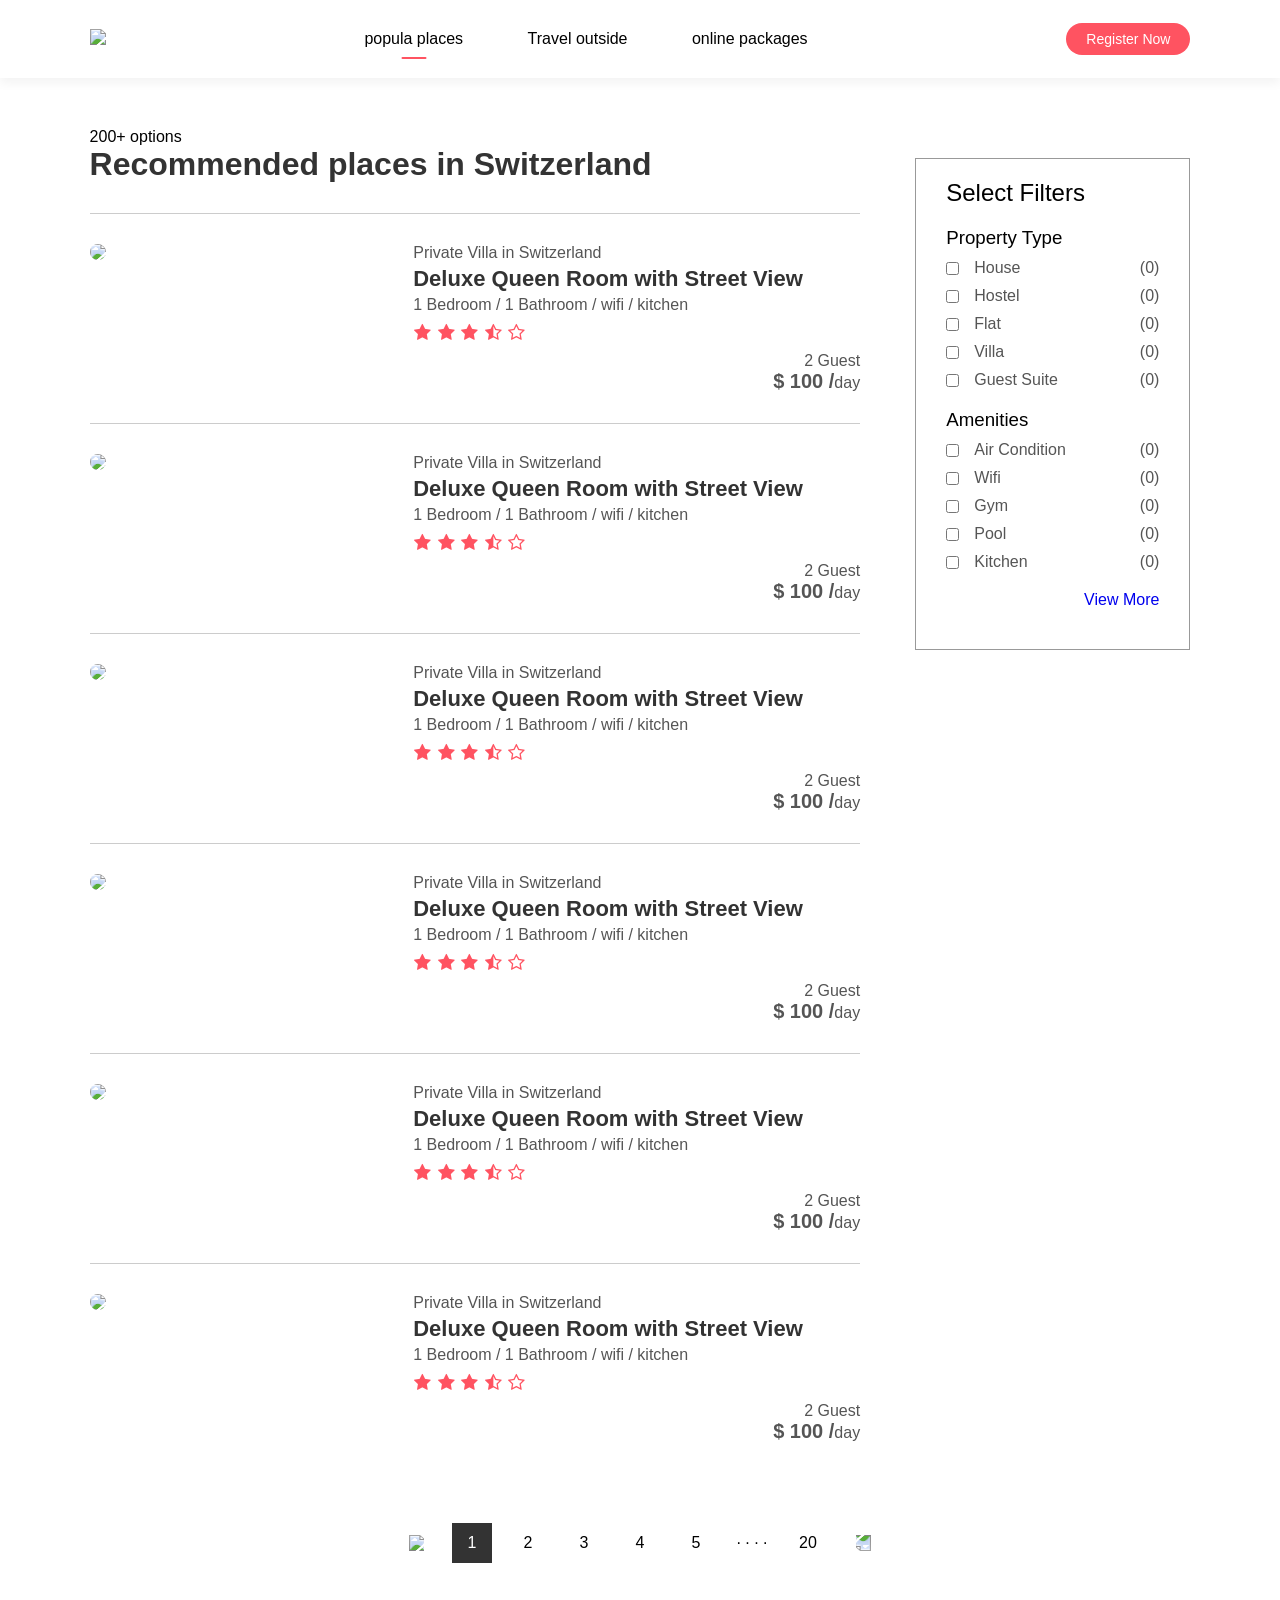
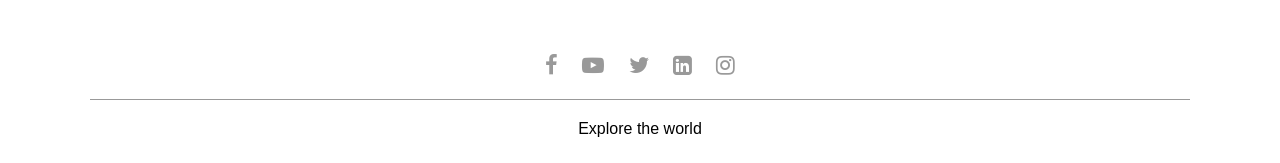
==== listing.html @ 837d890c "Add files via upload" ====
<!DOCTYPE html>
<html>
    <head>
        <meta name="viewport" content="width=device-width intial-scale=1.0">
        <title>Travellers</title>
        <link rel="stylesheet" href="style.css">
        <link rel="stylesheet" href="https://cdnjs.cloudflare.com/ajax/libs/font-awesome/4.7.0/css/font-awesome.min.css">
    </head> 
    <body>
        <nav id="navbar" class="navbar-white" >
            <a href="house.html">
                <img src="images/logo-red.png" class="logo">

            </a>
            <ul class="nav-links">
                <li><a href="T_webpage.html" class="active">popula places</a></li>
                <li><a href="#">Travel outside</a></li>
                <li><a href="#">online packages</a></li>
            </ul>
            <a href="#" class="register-btn">Register Now</a>
            <i class="fa fa-bars" onclick="togglebtn()"></i>
        </nav> 
        <div class="container">

          <div class="list-container">
            <div class="left-col">
                <p> 200+ options</p>
                <h1>Recommended places in Switzerland</h1>

                <div class="house">
                    <div class="house-img">
                        <img src="images/image-s1.png">
                    </div>
                    <div class="house-information">
                        <p>Private Villa in Switzerland</p>
                        <h3>Deluxe Queen Room with Street View</h3>
                        <p>1 Bedroom / 1 Bathroom / wifi / kitchen</p>
                         <i class="fa fa-star"></i>
                         <i class="fa fa-star"></i>
                         <i class="fa fa-star"></i>
                        <i class="fa fa-star-half-full"></i>
                        <i class="fa fa-star-o"></i>
                        <div class="house-price">
                            <p> 2 Guest</p>
                            <h4>$ 100 /<span>day</span></h4>
                        </div>
                    </div>
                </div>
                <div class="house">
                    <div class="house-img">
                        <img src="images/image-s2.png">
                    </div>
                    <div class="house-information">
                        <p>Private Villa in Switzerland</p>
                        <h3>Deluxe Queen Room with Street View</h3>
                        <p>1 Bedroom / 1 Bathroom / wifi / kitchen</p>
                         <i class="fa fa-star"></i>
                         <i class="fa fa-star"></i>
                         <i class="fa fa-star"></i>
                        <i class="fa fa-star-half-full"></i>
                        <i class="fa fa-star-o"></i>
                        <div class="house-price">
                            <p> 2 Guest</p>
                            <h4>$ 100 /<span>day</span></h4>
                        </div>
                    </div>
                </div>

                <div class="house">
                    <div class="house-img">
                        <img src="images/image-s3.png">
                    </div>
                    <div class="house-information">
                        <p>Private Villa in Switzerland</p>
                        <h3>Deluxe Queen Room with Street View</h3>
                        <p>1 Bedroom / 1 Bathroom / wifi / kitchen</p>
                         <i class="fa fa-star"></i>
                         <i class="fa fa-star"></i>
                         <i class="fa fa-star"></i>
                        <i class="fa fa-star-half-full"></i>
                        <i class="fa fa-star-o"></i>
                        <div class="house-price">
                            <p> 2 Guest</p>
                            <h4>$ 100 /<span>day</span></h4>
                        </div>
                    </div>
                </div>

                <div class="house">
                    <div class="house-img">
                        <img src="images/image-s4.png">
                    </div>
                    <div class="house-information">
                        <p>Private Villa in Switzerland</p>
                        <h3>Deluxe Queen Room with Street View</h3>
                        <p>1 Bedroom / 1 Bathroom / wifi / kitchen</p>
                         <i class="fa fa-star"></i>
                         <i class="fa fa-star"></i>
                         <i class="fa fa-star"></i>
                        <i class="fa fa-star-half-full"></i>
                        <i class="fa fa-star-o"></i>
                        <div class="house-price">
                            <p> 2 Guest</p>
                            <h4>$ 100 /<span>day</span></h4>
                        </div>
                    </div>
                </div>
                <div class="house">
                    <div class="house-img">
                        <img src="images/image-s5.png">
                    </div>
                    <div class="house-information">
                        <p>Private Villa in Switzerland</p>
                        <h3>Deluxe Queen Room with Street View</h3>
                        <p>1 Bedroom / 1 Bathroom / wifi / kitchen</p>
                         <i class="fa fa-star"></i>
                         <i class="fa fa-star"></i>
                         <i class="fa fa-star"></i>
                        <i class="fa fa-star-half-full"></i>
                        <i class="fa fa-star-o"></i>
                        <div class="house-price">
                            <p> 2 Guest</p>
                            <h4>$ 100 /<span>day</span></h4>
                        </div>
                    </div>
                </div>
                <div class="house">
                    <div class="house-img">
                        <img src="images/image-s6.png">
                    </div>
                    <div class="house-information">
                        <p>Private Villa in Switzerland</p>
                        <h3>Deluxe Queen Room with Street View</h3>
                        <p>1 Bedroom / 1 Bathroom / wifi / kitchen</p>
                         <i class="fa fa-star"></i>
                         <i class="fa fa-star"></i>
                         <i class="fa fa-star"></i>
                        <i class="fa fa-star-half-full"></i>
                        <i class="fa fa-star-o"></i>
                        <div class="house-price">
                            <p> 2 Guest</p>
                            <h4>$ 100 /<span>day</span></h4>
                        </div>
                    </div>
                </div>




            </div>
            <div class="right-col">
                <div class="sidebar">
                    <h2>Select Filters</h2>
                    <h3>Property Type</h3>
                    <div class="filter">
                      <input type="checkbox"> <p>House</p><span>(0)</span>
                    </div>
                    <div class="filter">
                        <input type="checkbox"> <p>Hostel</p><span>(0)</span>
                      </div>
  
                      <div class="filter">
                        <input type="checkbox"> <p>Flat</p><span>(0)</span>
                      </div>
  
                      <div class="filter">
                        <input type="checkbox"> <p>Villa</p><span>(0)</span>
                      </div>
                      <div class="filter">
                        <input type="checkbox"> <p>Guest Suite</p><span>(0)</span>
                      </div>
                         <h3>Amenities</h3>
                         <div class="filter">
                            <input type="checkbox"> <p>Air Condition</p><span>(0)</span>
                          </div>
                          <div class="filter">
                            <input type="checkbox"> <p>Wifi</p><span>(0)</span>
                          </div>
                          <div class="filter">
                            <input type="checkbox"> <p>Gym</p><span>(0)</span>
                          </div><div class="filter">
                            <input type="checkbox"> <p>Pool</p><span>(0)</span>
                          </div>
                          <div class="filter">
                            <input type="checkbox"> <p>Kitchen</p><span>(0)</span>
                          </div>
                          <div class="sidebar-link">
                            <a href="#">View More</a>
                          </div>



                </div>

            </div>
          </div>



            <div class="pagination">
                <img src="images/arrow.png">
                <span class="current">1</span>
                <span>2</span>
                <span>3</span>
                <span>4</span>
                <span>5</span>  
                <span>&middot; &middot; &middot; &middot;</span> 
                <span>20</span>
                <img src="images/arrow.png" class="right-arrow">
            </div>
          
            <div class="footer">
                <a href="https://facebook.com/"><i class="fa fa-facebook-f"></i></a>
                <a href="https://youtube.com/"><i class="fa fa-youtube-play"></i></a>
                <a href="https://twitter.com/"><i class="fa fa-twitter"></i></a>
                <a href="https://linkedin.com/"><i class="fa fa-linkedin-square"></i></a>
                <a href="https://instagram.com/"><i class="fa fa-instagram"></i></a>
                <hr>
                <p>Explore the world</p>
    
            </div>
        </div>
        

        <script>
            var navbar = document.getElementById("navbar");
            function togglebtn(){
                navbar.classList.toggle("hidemenu")
            }
          </script>
    
     
      

    </body>
</html>
---- style.css ----
*{
    margin: 0;
    padding: 0;
    box-sizing: border-box;
    font-family: 'poppins' , sans-serif;
}
.header{
    min-height: 100vh;
    width: 100%;
    background-image: linear-gradient(rgba(0,0,0,0.3),rgba(0,0,0,0.3)),url(images/banner.png);
    background-size: cover;
    background-position: center;
}
nav{
    display: flex;
    align-items: center;
    justify-content: space-between;
    padding: 20px 7%;
}
.logo{
    width: 140px;
    cursor: pointer;
}
.nav-links li{
    list-style: none;
    display: inline-block;
    margin: 10px 30px;
}
.nav-links li a{
    text-decoration: none;
    color: #fff;
}
.register-btn{
    background: #fff;
    color: #000;
    padding: 8px 20px;
    border-radius: 20px;
    text-decoration: none;
    font-size: 14px;
}
.container{
    padding: 0 7%;
}
.header h1{
    font-size: 4vw;
    font-weight: 500;
    color: #fff;
    text-align: center;
    padding-top: 22%;
}
.search-box{
    background: #fff;
    width: 70%;
    margin: 30px auto;
    padding: 6px 10px 6px 30px;
    border-radius: 50px;
}
.search-box form{
    display: flex;
    align-items: center;
    flex-wrap: wrap;
}
.search-box form input{
    display: block;
    border: 0;
    outline: none;
    background: transparent;
}
.search-box form button{
    background: #ff5361;
    width: 55px;
    height: 55px;
    border-radius: 50%;
    border: none;cursor: pointer;
}
.search-box form button img{
    width: 15px;
    margin-top: 7px;
}
.location-input{
    flex: 1;
}
.search-box form label{
    font-weight: 600;
}
/*----------------exclusives----------------------*/
.sub-title{
    margin: 50px 0 20px;
    font-size: 2.2vw;
    font-weight: 500;
    color: #333;
}

.exclusives{
    display: grid;
    grid-template-columns: repeat(auto-fit,minmax(200px,1fr));
    grid-gap: 30px;
}
.exclusives div img{
    width: 100%;
    border-radius: 10px;
}
.exclusives div{
    position: relative;
}
.exclusives div span{
    position: absolute;
    top: 50%;
    left: 50%;
    transform: translate(-50%,-50%);
    text-align: center;
    color: #fff;
}

/*---------------------trending places--------------------*/
.trending{
    display: grid;
    grid-template-columns: repeat(auto-fit,minmax(200px,1fr));
    grid-gap: 30px;
    margin-bottom: 30px;

}
.trending div img{
    width: 100%;
    border-radius: 10px;
}
.trending h3{
    font-weight: 600;
    margin-top: 10px;
}
/*--------------------call to action----------------*/
.cta{
    margin: 80px 0;
    background-image: linear-gradient(to right,#3f2321, transparent),url(images/banner-2.png);
    background-size: cover;
    background-position: center;
    border-radius: 10px;
    padding: 5%;
    color: #fff;
}
.cta h3{
    font-size: 4vw;
    line-height: 5.3vw;
    font-weight: 500;
}
.cta p{
    font-size: 18px;
    margin: 10px 0;
}
.cta-btn{
    background: #ff5361;
    color: #fff;
    text-decoration: none;
    padding: 12px 30px;
    border-radius: 8px;
    margin-top: 20px;
    display: inline-block;
}
/*----------------travller stories----------------*/
.stories{
    display: grid;
    grid-template-columns: repeat(auto-fit,minmax(200px,1fr));
    grid-gap: 30px;
    margin-bottom: 30px;

}
.stories div img{
    width: 100%;
    border-radius: 10px;
}
.stories div{
    position: relative;
    text-align: center;
}
.stories p{
    width: 80%;
    position: absolute;
    top: 50%;
    left: 50%;
    transform: translate(-50%,-50%);
    color: #fff;
    font-size: 26px;
}
.start-btn{
    text-decoration: none;
    background: #ff5361;
    color: #fff;
    width: 80%;
    max-width: 350px;
    display: block;
    text-align: center;
    margin: 60px auto;
    padding: 15px;
    border-radius: 30px;
    font-size: 20px;
}
/*-------------------about-msg----------------*/
.about-msg{
    text-align: center;
    margin: 80px 0;
    color: #333;
    font-size: 17px;
}
.about-msg h2{
    font-size: 28px;
    margin-bottom: 30px;
    font-weight: 500;
}
/*-------------------------footer------------------*/
.footer{
    margin: 80px 0 10px;
    text-align: center;
}
.footer a{
    text-decoration: none;
    color: #999;
    font-size: 22px;
    margin: 0 10px;
}
.footer hr{
    background: #999;
    height: 1px;
    width: 100%;
    border: 0;
    margin: 20px 0;
}
.footer p{
    padding-bottom: 15px;
}
.active{
    position: relative;
}
.active::after{
    content: '';
    background: #fff;
    width: 25px;
    height: 2px;
    position: absolute;
    left: 50%;
    transform: translate(-50%);
    bottom: -12px;
    border-radius: 2px;
}
nav .fa-bars{
    display: none;
}
/*-----------------for small screen devices---------------*/
@media only screen and (max-width: 700px){
    .logo{
        position: fixed;
        top: 4%;
        left: 7%;
    }
    nav{
        position: fixed;
        top: 0;
        z-index: 100;
        display: inline-block;
        width: 100%;
        padding: 100px 7% 0;
        background: #000;
        text-align: right;
        max-height: 100px;
        overflow: hidden;
        transition: max-height 0.5s;
    }
    nav .nav-links li{
        margin: 10px 0;
        display: block;
    }
    .register-btn{
        margin: 15px 0 30px;
        display: inline-block;
    }
    nav .fa-bars{
        display: block;
        position: fixed;
        top: 4%;
        right: 7%;
        color: #fff;
        font-size: 28px;
    }
    .active::after{
       
        left: -40px;
        transform: translate(0, 50%);
        bottom: 50%;
    }
    .hidemenu{
        max-height: 300px;
    }
    .header h1{
        padding-top: 200px;
        font-size: 7vw;
    }
    .search-box{
        width: 90%;
        margin: 30px auto;
        padding: 20px 10px 30px;
        border-radius: 5px;
        position: relative;
    }
    .search-box form{
        display: block;
    }
    .search-box form input{
        border-bottom: 1px solid #ddd;
        width: 100%;
        margin-bottom: 10px;
        margin-top: 10px;
        padding-bottom: 10px;
    }
    .search-box form button{
        position: absolute;
        bottom: 0;
        left: 50%;
        transform: translate(-50%, 50%);
    }
    .sub-title{
        font-size: 6vw;
    }
}


/*----------------listing page------------------------*/
.navbar-white{
    background: #fff;
    box-shadow: 0 5px 10px rgba(0,0,0,0.05);
}
.navbar-white .nav-links li a{
    color: #000;
}
.navbar-white .register-btn{
    background: #ff5361;
    color: #fff;
}
nav.navbar-white .fa-bars{
    color: #000;
}
.navbar-white .active::after{
    background: #ff5361;
}
.list-container{
    margin-top: 50px;
    display: flex;
    flex-wrap: wrap;
    justify-content: space-between;
}
.left-col{
    flex-basis: 70%;
}
.right-col{
    flex-basis: 25%;
}
.left-col h1{
    color: #333;
    font-weight: 600;
    margin-bottom: 30px;
}
.house{
    display: flex;
    justify-content: space-between;
    flex-wrap: wrap;
    padding: 30px 0;
    border-top: 1px solid #ccc;
}
.house-img{
    flex-basis: 40%;
}
.house-information{
    flex-basis: 58%;
    color: #555;
}
.house-img img{
    width: 100%;
    border-radius: 12px;
}
.house-information h3{
    font-weight: 600;
    color: #333;
    font-size: 22px;
    margin: 4px 0;
}
.house-information i{
    color: #ff5361;
    font-size: 18px;
    margin: 10px 1px;
}
.house-price{
    text-align: right;
}
.house-price h4{
    font-size: 20px;
}
.house-price h4 span{
    font-size: 16px;
    font-weight: 500;
}
.sidebar{
    border: 1px solid #999;
    padding: 20px 30px;
    margin-top: 30px;
}
.sidebar h2{
    font-weight: 500;
}
.sidebar h3{
    font-weight: 500;
    margin: 20px 0 10px;
}
.filter{
    display: flex;
    align-items: center;
    color: #555;
    margin-bottom: 10px;
}
.filter p{
    flex: 1;
}
.filter input{
    margin-right: 15px;
    cursor: pointer;
}
.sidebar-link{
    text-align: right;
    margin: 20px 0;
}
.sidebar-link a{
    text-decoration: none;
}
.pagination{
    display: flex;
    align-items: center;
    justify-content: center;
    margin: 40px 0;
}
.pagination img{
    width: 15px;
    margin: 10px 20px;
}
.right-arrow{
    transform: rotate(180deg);
}
.pagination span{
    margin: 10px 8px;
    width: 40px;
    height: 40px;
    line-height: 40px;
    text-align: center;
    border-bottom: 50%;
    cursor: pointer;
}
.pagination .current{
    background: #333;
    color: #fff;
}
/*------------------smaller screen----------------------*/
@media only screen and (max-width: 700px){
    .list-container{
        margin-top: 150px;
    }
    .left-col, .right-col, .house-img, .house-information{
        flex-basis: 100%;
    }
    .left-col h1{
        font-size: 22px;
    }
    .house-information h3{
        font-size: 18px;
    }
    .house-information i{
        font-size: 16px;
    }
    .pagination span{
        margin: 10px 2px;
        width: 30px;
        height: 30px;
        line-height: 30px;
        font-size: 12px;
    }
}

/*--------------------house-details------------------------*/
.house-details{
    padding: 0 12%;
}
.house-title{
    margin-top: 50px;
}
.house-title h1{
    font-weight: 600;
}
.house-title .row{
    display: flex;
    flex-wrap: wrap;
    align-items: center;
    margin: 10px 0;
}
.house-title span{
    margin: 0 20px;
}
.house-title i{
    color: #ff5361;
    font-size: 14px;
}
.gallery{
    display: grid;
    grid-gap: 10px;
    grid-template-areas: 'first first . .' 'first first . .';
    margin: 20px 0;
}
.gallery div img{
    width: 100%;
    display: block;
    border-radius: 10px;
}
.gallery-img-1{
      grid-area: first;
}
.small-details h2{
    font-weight: 500;
}
.small-details h4{
    text-align: right;
    font-size: 22px;
}
.line{
    border: 0;
    height: 1px;
    background: #ccc;
    width: 100%;
    max-width: 800px;
    margin: 20px 0 50px;
}
.check-form{
    margin: 30px 0;
    background: #fff;
    box-shadow: 0 0 30px rgba(0,0,0,0.3);
    border-radius: 8px;
    display: flex;
    flex-wrap: wrap;
    align-items: center;
    padding: 10px 50px;
}
.check-form label{
    display: block;
}
.check-form div{
    padding: 20px;
}
.check-form input{
    background: transparent;
    border: 0;
    outline: none;
}
.check-form button{
    background: #ff5361;
    border: 0;
    outline: none;
    color: #fff;
    padding: 18px;
    width: 350px;
    border-radius: 8px;
    font-size: 16px;
}
.guest-field{
    flex: 1;
}
.details-list{
    list-style: none;
    margin: 50px 0;
}
.details-list li{
    margin-left: 50px;
    font-size: 20px;
    font-weight: 500;
    margin-bottom: 20px;
    color: #555;
    position: relative;
}
.details-list li span{
    display: block;
     font-weight: 400;
     font-size: 16px;
}
.details-list li i{
    position: absolute;
    top: 5px;
    left: -40px;
}
.home-description{
    max-width: 700px;
    margin-bottom: 50px;
}
.map{
    margin: 50px 0;
}
.map iframe{
    width: 100%;
    margin-bottom: 30px;
}
.map h3{
    font-size: 26px;
    font-weight: 500;
    margin-bottom: 30px;
}
.map b{
    display: block;
    margin-bottom: 16px;
}
.host{
    display: flex;
    align-items: center;
}
.host img{
    width: 80px;
    border-radius: 50%;
    margin-right: 30px;
}
.host h2{
    margin-bottom: 10px;
    font-weight: 500;
}
.host i{
    color: #ff5361;
}
.contact-host{
    display: inline-block;
    margin: 40px 0 40px 120px;
    text-decoration: none;
    color: #555;
    padding: 15px 50px;
    border: 1px solid #ff5361;
    border-radius: 8px;
}

/*------------------media query house details page-------------------*/
@media only screen and (max-width: 700px){
    .house-details{
        margin-top: 150px;
    }
    .row p{
        margin-top: 10px;
    }
    .gallery{
        grid-template-areas: 'first first' '. .' '. .';
    }
    .small-details h2{
        font-size: 20px;
        margin-top: 24px;
    }
    .small-details h4{
        text-align: left;
        margin: 10px 0;
        font-size: 18px;
    }
    .check-form{
        padding: 10px 30px;
    }
    .check-form div{
        padding: 20px 0;
        width: 100%;
    }
    .check-form input{
        border-bottom: 1px solid #ccc;
        width: 100%;
        padding-bottom: 5px;
    }
    .check-form button{
        font-size: 14px;
        margin-top: 10px;
        margin-bottom: 15px;
        border-radius: 4px;
    }
    .host{
        display: block;
        line-height: 28px;
    }
    .contact-host{
        margin: 40px 0;
    }
}
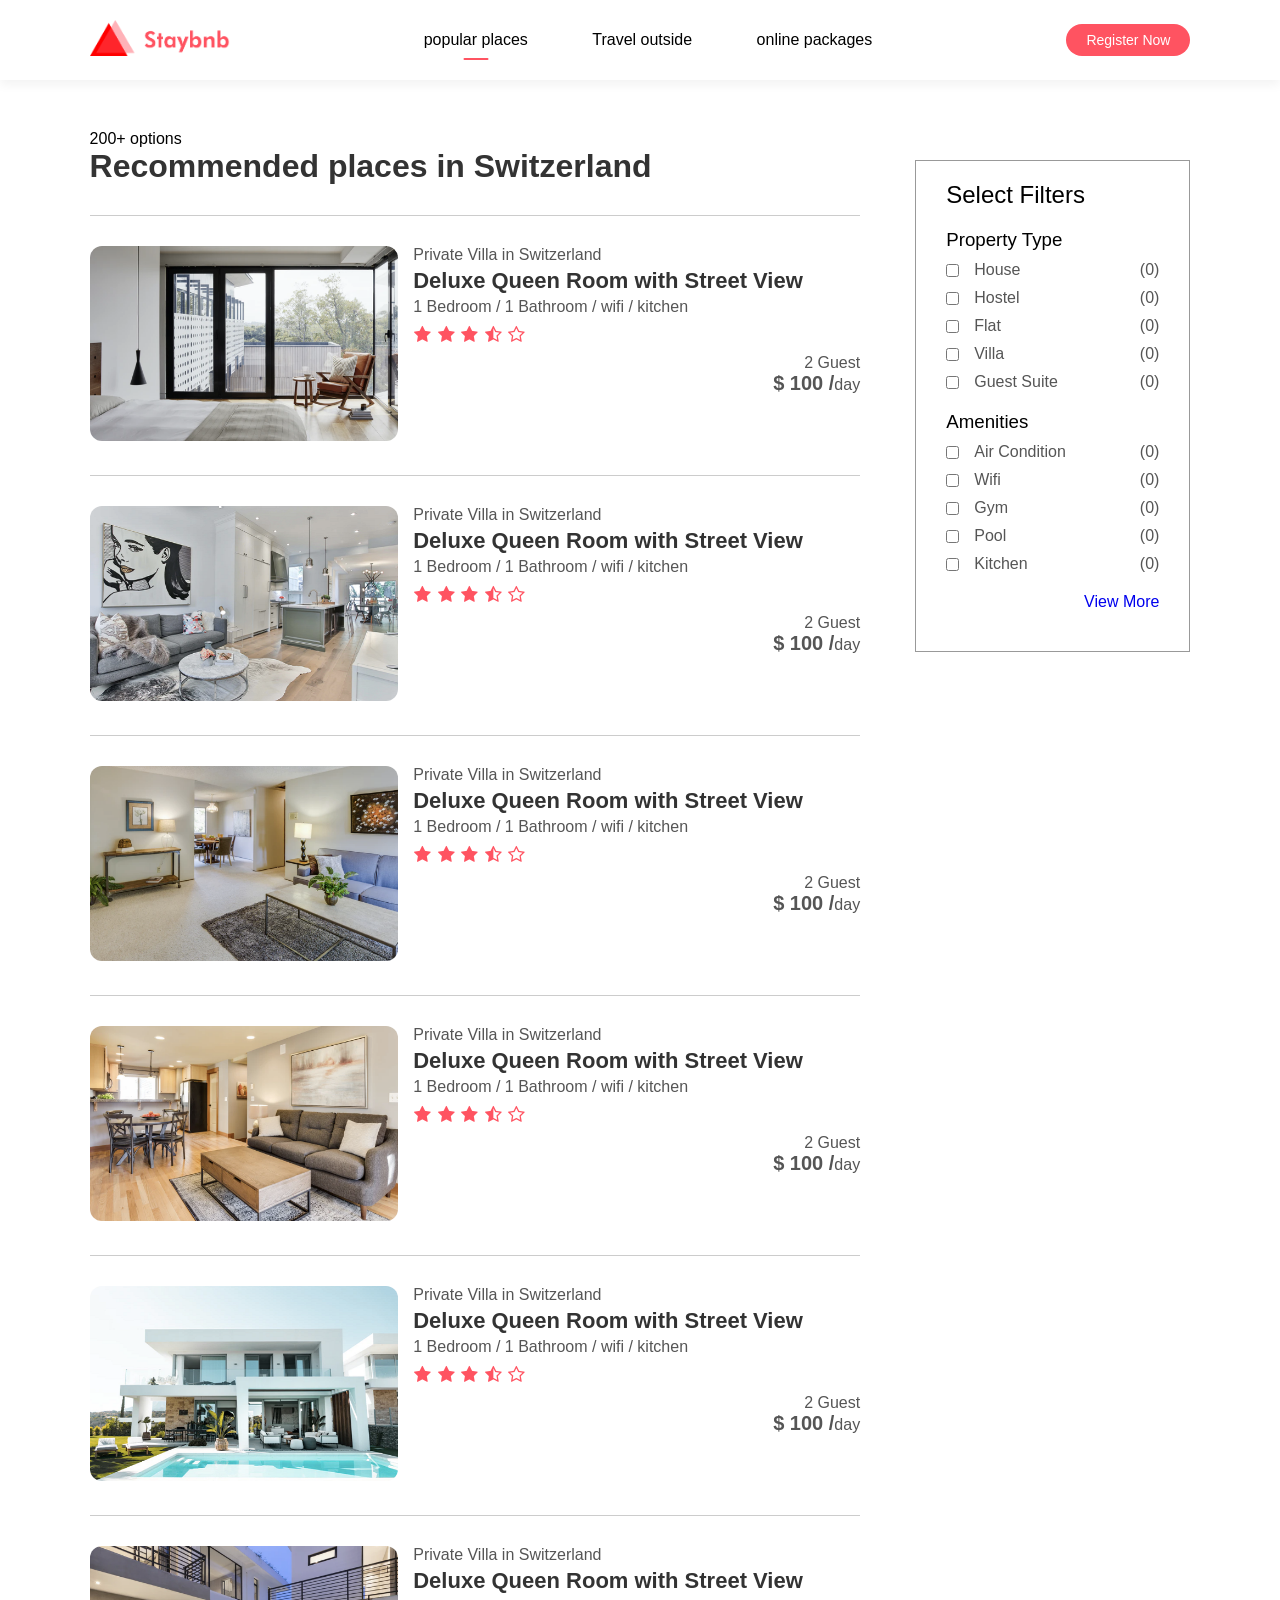
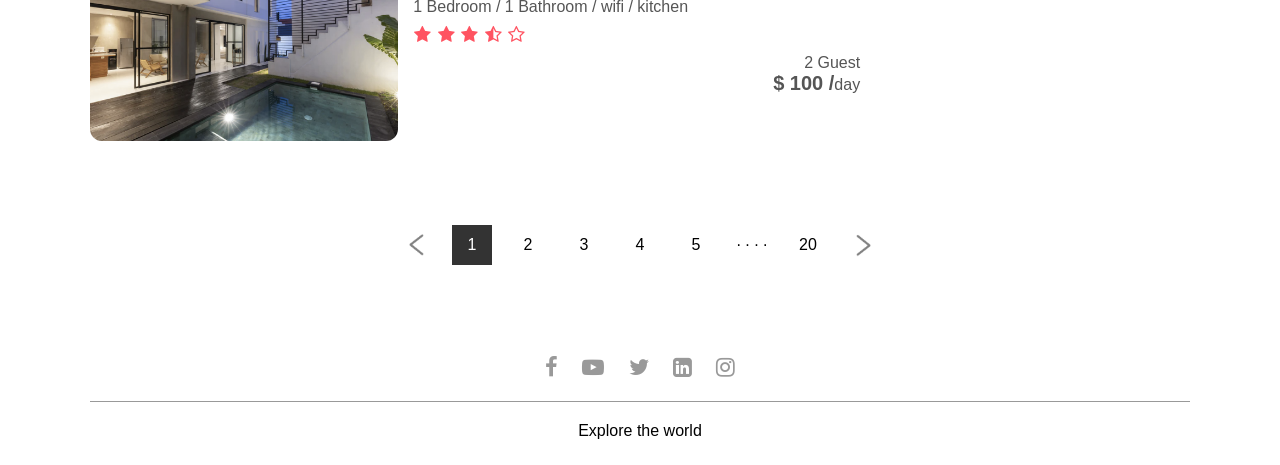
==== commit d76b4510: "first commit" ====
--- a/listing.html
+++ b/listing.html
@@ -13,7 +13,7 @@
 
             </a>
             <ul class="nav-links">
-                <li><a href="T_webpage.html" class="active">popula places</a></li>
+                <li><a href="index.html" class="active">popular places</a></li>
                 <li><a href="#">Travel outside</a></li>
                 <li><a href="#">online packages</a></li>
             </ul>
